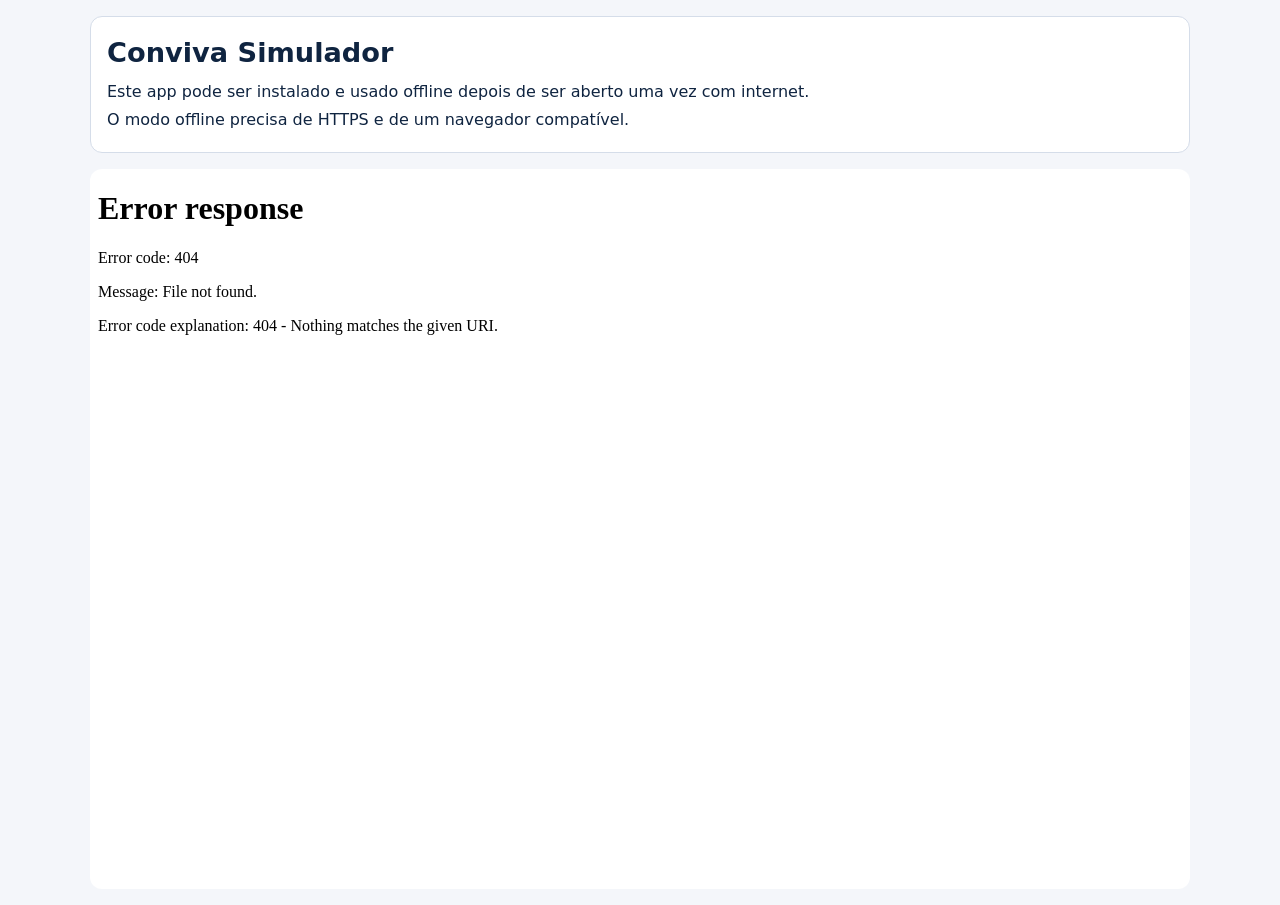
==== index.html @ d39ca793 "Add responsive Conviva PWA shell and offline caching" ====
<!doctype html>
<html lang="pt-BR">
<head>
  <meta charset="utf-8">
  <meta name="viewport" content="width=device-width, initial-scale=1, viewport-fit=cover">
  <meta name="theme-color" content="#163b6b">
  <meta name="description" content="Conviva — simulador de caminhos para conflitos de condomínio.">
  <link rel="manifest" href="./manifest.webmanifest">
  <link rel="icon" href="./icons/conviva.svg" type="image/svg+xml">
  <title>Conviva Simulador</title>
  <style>
    * { box-sizing: border-box; }
    body { margin: 0; min-height: 100vh; padding: max(1rem, env(safe-area-inset-top)) max(1rem, env(safe-area-inset-right)) max(1rem, env(safe-area-inset-bottom)) max(1rem, env(safe-area-inset-left)); background: #f4f6fa; color: #0f2440; font: 16px/1.5 system-ui, sans-serif; }
    main { width: min(100%, 1100px); margin: 0 auto; }
    .notice { margin: 0 0 1rem; padding: 1rem; border: 1px solid #d5dde9; border-radius: 12px; background: white; }
    h1 { margin: 0 0 .4rem; font-size: clamp(1.25rem, 4vw, 1.7rem); }
    p { margin: .25rem 0; }
    a { color: #163b6b; }
    iframe { display: block; width: 100%; min-height: 80vh; border: 0; border-radius: 12px; background: white; }
    @media (max-width: 600px) { body { padding-inline: .5rem; } iframe { min-height: 85vh; } }
  </style>
</head>
<body>
  <main>
    <section class="notice">
      <h1>Conviva Simulador</h1>
      <p>Este app pode ser instalado e usado offline depois de ser aberto uma vez com internet.</p>
      <p id="status" role="status">Preparando suporte offline…</p>
      <p id="missing" hidden>Para carregar o simulador, adicione ao repositório o arquivo original com o nome <strong>Conviva Simulador.html</strong>, na mesma pasta deste index.</p>
    </section>
    <iframe title="Simulador Conviva" src="./Conviva%20Simulador.html"></iframe>
  </main>
  <script>
    if ('serviceWorker' in navigator && location.protocol === 'https:') {
      navigator.serviceWorker.register('./sw.js')
        .then(() => { document.getElementById('status').textContent = 'Suporte offline ativado. Abra o app online uma vez para armazenar o simulador.'; })
        .catch(() => { document.getElementById('status').textContent = 'Não foi possível ativar o suporte offline neste navegador.'; });
    } else {
      document.getElementById('status').textContent = 'O modo offline precisa de HTTPS e de um navegador compatível.';
    }
  </script>
</body>
</html>
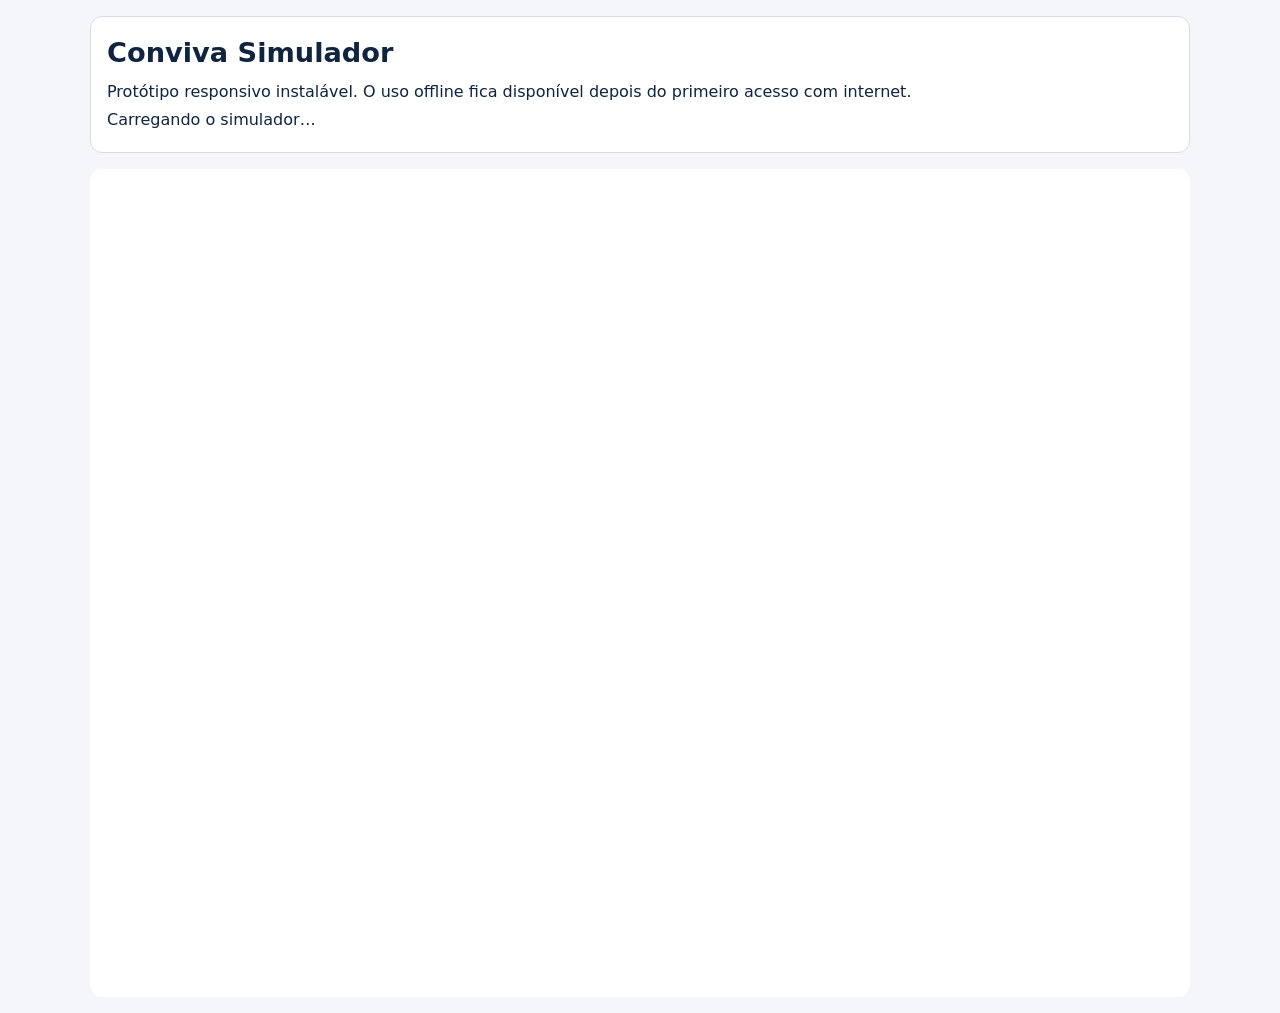
==== commit 31053944: "Make demo auto-fill available throughout the app" ====
--- a/index.html
+++ b/index.html
@@ -15,28 +15,38 @@
     .notice { margin: 0 0 1rem; padding: 1rem; border: 1px solid #d5dde9; border-radius: 12px; background: white; }
     h1 { margin: 0 0 .4rem; font-size: clamp(1.25rem, 4vw, 1.7rem); }
     p { margin: .25rem 0; }
-    a { color: #163b6b; }
-    iframe { display: block; width: 100%; min-height: 80vh; border: 0; border-radius: 12px; background: white; }
-    @media (max-width: 600px) { body { padding-inline: .5rem; } iframe { min-height: 85vh; } }
+    iframe { display: block; width: 100%; min-height: 92vh; border: 0; border-radius: 12px; background: white; }
+    @media (max-width: 600px) { body { padding-inline: .5rem; } iframe { min-height: 96vh; } }
   </style>
 </head>
 <body>
   <main>
     <section class="notice">
       <h1>Conviva Simulador</h1>
-      <p>Este app pode ser instalado e usado offline depois de ser aberto uma vez com internet.</p>
-      <p id="status" role="status">Preparando suporte offline…</p>
-      <p id="missing" hidden>Para carregar o simulador, adicione ao repositório o arquivo original com o nome <strong>Conviva Simulador.html</strong>, na mesma pasta deste index.</p>
+      <p>Protótipo responsivo instalável. O uso offline fica disponível depois do primeiro acesso com internet.</p>
+      <p id="status" role="status">Carregando o simulador…</p>
     </section>
-    <iframe title="Simulador Conviva" src="./Conviva%20Simulador.html"></iframe>
+    <iframe id="simulador" title="Simulador Conviva"></iframe>
   </main>
   <script>
+    const simulatorPath = './Conviva%20Simulador.html';
+    fetch(simulatorPath).then(response => {
+      if (!response.ok) throw new Error('Documento do simulador não encontrado');
+      return response.text();
+    }).then(html => {
+      const base = `<base href="${new URL('./', location.href).href}">`;
+      const enhancement = '<script src="./prototype-enhancements.js"><\\/script>';
+      let source = html.replace(/<head([^>]*)>/i, match => `${match}${base}`);
+      source = source.replace(/<\\/body>/i, `${enhancement}</body>`);
+      document.getElementById('simulador').srcdoc = source;
+      document.getElementById('status').textContent = 'Simulador carregado. Use os controles “Preencher automaticamente” para experimentar.';
+    }).catch(() => {
+      document.getElementById('status').textContent = 'Não foi possível carregar o HTML do simulador. Confira se “Conviva Simulador.html” está na raiz do repositório.';
+    });
     if ('serviceWorker' in navigator && location.protocol === 'https:') {
-      navigator.serviceWorker.register('./sw.js')
-        .then(() => { document.getElementById('status').textContent = 'Suporte offline ativado. Abra o app online uma vez para armazenar o simulador.'; })
-        .catch(() => { document.getElementById('status').textContent = 'Não foi possível ativar o suporte offline neste navegador.'; });
-    } else {
-      document.getElementById('status').textContent = 'O modo offline precisa de HTTPS e de um navegador compatível.';
+      navigator.serviceWorker.register('./sw.js').catch(() => {
+        document.getElementById('status').textContent += ' O suporte offline não pôde ser ativado.';
+      });
     }
   </script>
 </body>
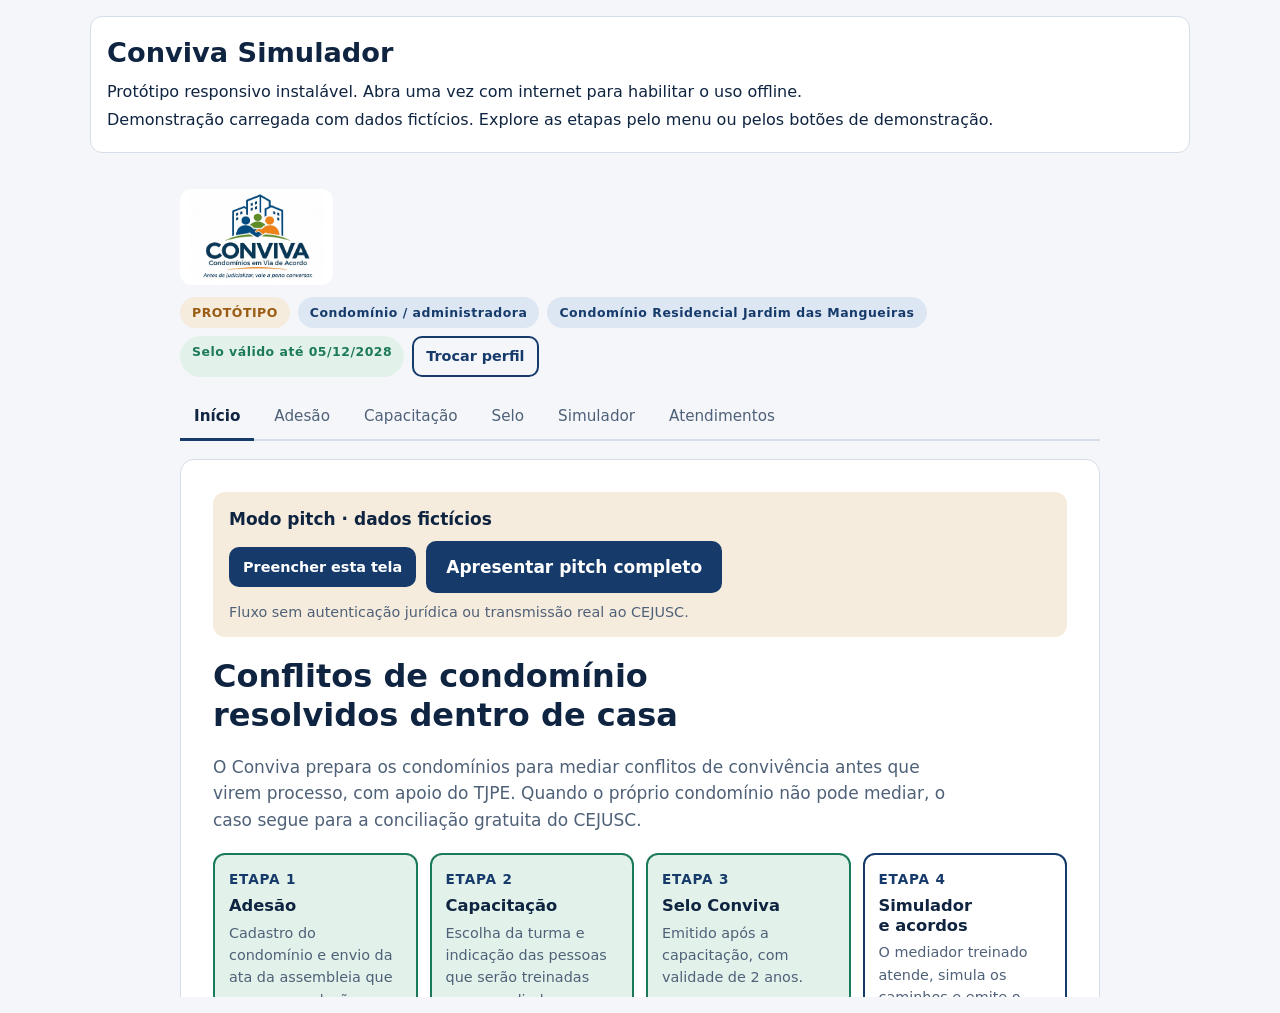
==== commit f5d5d897: "Enable one-click pitch walkthrough and unlock demo screens" ====
--- a/index.html
+++ b/index.html
@@ -23,29 +23,29 @@
   <main>
     <section class="notice">
       <h1>Conviva Simulador</h1>
-      <p>Protótipo responsivo instalável. O uso offline fica disponível depois do primeiro acesso com internet.</p>
-      <p id="status" role="status">Carregando o simulador…</p>
+      <p>Protótipo responsivo instalável. Abra uma vez com internet para habilitar o uso offline.</p>
+      <p id="status" role="status">Carregando…</p>
     </section>
     <iframe id="simulador" title="Simulador Conviva"></iframe>
   </main>
   <script>
     const simulatorPath = './Conviva%20Simulador.html';
     fetch(simulatorPath).then(response => {
-      if (!response.ok) throw new Error('Documento do simulador não encontrado');
+      if (!response.ok) throw new Error('Documento não encontrado');
       return response.text();
     }).then(html => {
       const base = `<base href="${new URL('./', location.href).href}">`;
-      const enhancement = '<script src="./prototype-enhancements.js"><\\/script>';
       let source = html.replace(/<head([^>]*)>/i, match => `${match}${base}`);
-      source = source.replace(/<\\/body>/i, `${enhancement}</body>`);
+      const enhancement = '<script src="./prototype-enhancements.js"></scr' + 'ipt>';
+      source = source.replace(/<\/body>/i, enhancement + '</body>');
       document.getElementById('simulador').srcdoc = source;
-      document.getElementById('status').textContent = 'Simulador carregado. Use os controles “Preencher automaticamente” para experimentar.';
+      document.getElementById('status').textContent = 'Demonstração carregada com dados fictícios. Explore as etapas pelo menu ou pelos botões de demonstração.';
     }).catch(() => {
-      document.getElementById('status').textContent = 'Não foi possível carregar o HTML do simulador. Confira se “Conviva Simulador.html” está na raiz do repositório.';
+      document.getElementById('status').textContent = 'Falha ao carregar o simulador. Confira se “Conviva Simulador.html” está na raiz do repositório.';
     });
     if ('serviceWorker' in navigator && location.protocol === 'https:') {
       navigator.serviceWorker.register('./sw.js').catch(() => {
-        document.getElementById('status').textContent += ' O suporte offline não pôde ser ativado.';
+        document.getElementById('status').textContent += ' Offline indisponível neste momento.';
       });
     }
   </script>
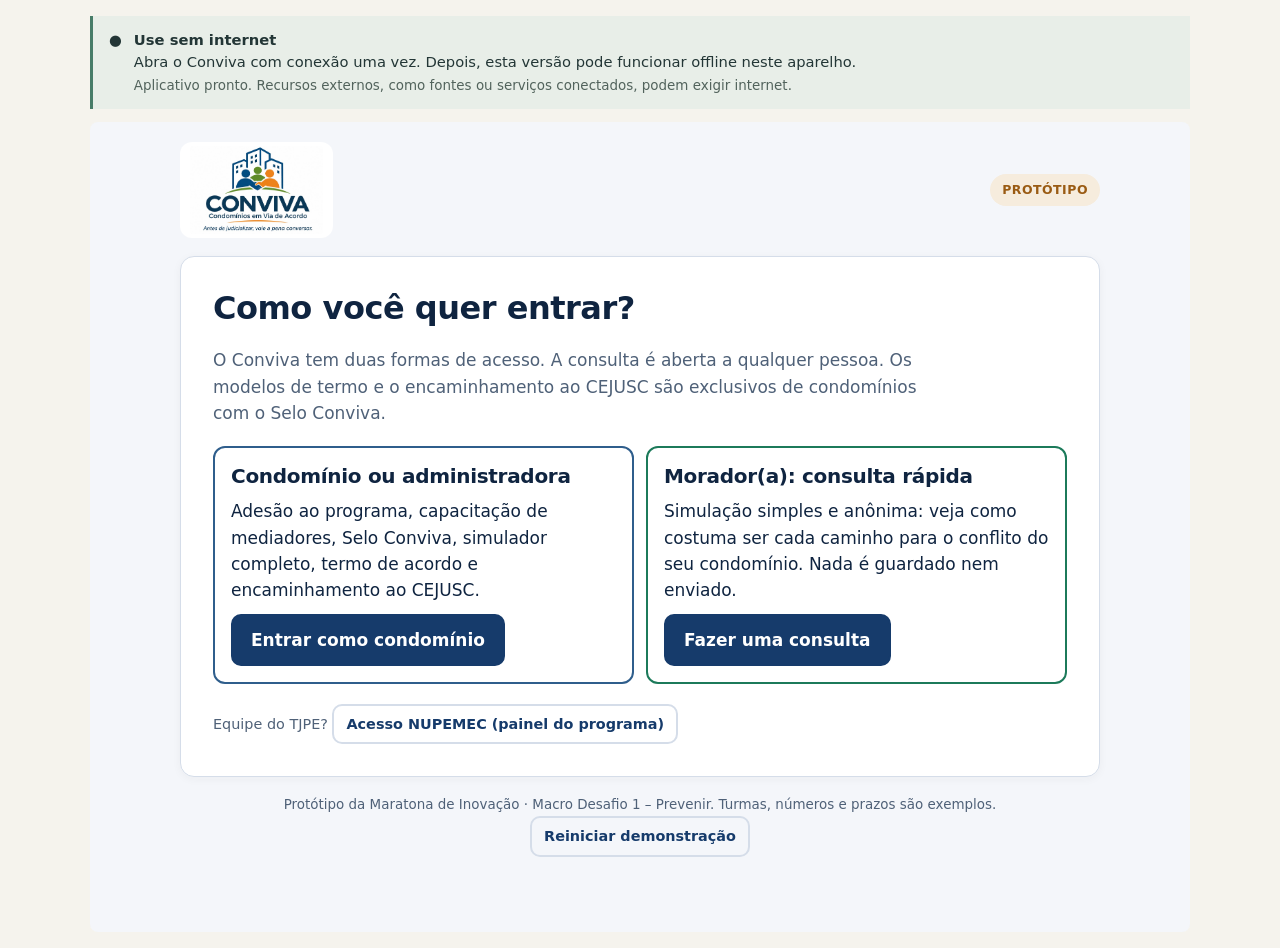
==== commit e6e7280b: "Apply Conviva visual refresh, offline PWA notice, and reporting options" ====
--- a/index.html
+++ b/index.html
@@ -3,50 +3,50 @@
 <head>
   <meta charset="utf-8">
   <meta name="viewport" content="width=device-width, initial-scale=1, viewport-fit=cover">
-  <meta name="theme-color" content="#163b6b">
-  <meta name="description" content="Conviva — simulador de caminhos para conflitos de condomínio.">
+  <meta name="theme-color" content="#183b3a">
+  <meta name="description" content="Conviva — apoio à convivência e à mediação em condomínios.">
   <link rel="manifest" href="./manifest.webmanifest">
   <link rel="icon" href="./icons/conviva.svg" type="image/svg+xml">
-  <title>Conviva Simulador</title>
+  <title>Conviva</title>
   <style>
     * { box-sizing: border-box; }
-    body { margin: 0; min-height: 100vh; padding: max(1rem, env(safe-area-inset-top)) max(1rem, env(safe-area-inset-right)) max(1rem, env(safe-area-inset-bottom)) max(1rem, env(safe-area-inset-left)); background: #f4f6fa; color: #0f2440; font: 16px/1.5 system-ui, sans-serif; }
+    body { margin: 0; min-height: 100vh; padding: max(1rem, env(safe-area-inset-top)) max(1rem, env(safe-area-inset-right)) max(1rem, env(safe-area-inset-bottom)) max(1rem, env(safe-area-inset-left)); background: #f5f3ed; color: #233636; font: 16px/1.5 system-ui, -apple-system, sans-serif; }
     main { width: min(100%, 1100px); margin: 0 auto; }
-    .notice { margin: 0 0 1rem; padding: 1rem; border: 1px solid #d5dde9; border-radius: 12px; background: white; }
-    h1 { margin: 0 0 .4rem; font-size: clamp(1.25rem, 4vw, 1.7rem); }
-    p { margin: .25rem 0; }
-    iframe { display: block; width: 100%; min-height: 92vh; border: 0; border-radius: 12px; background: white; }
-    @media (max-width: 600px) { body { padding-inline: .5rem; } iframe { min-height: 96vh; } }
+    .offline-note { display: flex; gap: .75rem; align-items: flex-start; margin: 0 auto .8rem; padding: .8rem 1rem; border-left: 3px solid #477c68; background: #e8eee8; color: #233636; font-size: .92rem; }
+    .offline-note strong { display: block; }
+    #status { color: #52635c; font-size: .84rem; margin-top: .2rem; }
+    iframe { display: block; width: 100%; min-height: 90vh; border: 0; border-radius: 8px; background: #f5f3ed; }
+    @media (max-width: 600px) { body { padding-inline: .5rem; } iframe { min-height: 94vh; } }
   </style>
 </head>
 <body>
   <main>
-    <section class="notice">
-      <h1>Conviva Simulador</h1>
-      <p>Protótipo responsivo instalável. Abra uma vez com internet para habilitar o uso offline.</p>
-      <p id="status" role="status">Carregando…</p>
-    </section>
-    <iframe id="simulador" title="Simulador Conviva"></iframe>
+    <aside class="offline-note" aria-label="Informação sobre uso offline">
+      <span aria-hidden="true">●</span>
+      <div><strong>Use sem internet</strong>Abra o Conviva com conexão uma vez. Depois, esta versão pode funcionar offline neste aparelho.<div id="status" role="status">Carregando o aplicativo…</div></div>
+    </aside>
+    <iframe id="simulador" title="Conviva — mediação e convivência em condomínios"></iframe>
   </main>
   <script>
     const simulatorPath = './Conviva%20Simulador.html';
+    const status = document.getElementById('status');
     fetch(simulatorPath).then(response => {
       if (!response.ok) throw new Error('Documento não encontrado');
       return response.text();
     }).then(html => {
       const base = `<base href="${new URL('./', location.href).href}">`;
-      let source = html.replace(/<head([^>]*)>/i, match => `${match}${base}`);
-      const enhancement = '<script src="./prototype-enhancements.js"></scr' + 'ipt>';
-      source = source.replace(/<\/body>/i, enhancement + '</body>');
+      let source = html.replace(/<head([^>]*)>/i, match => `${match}${base}<link rel="stylesheet" href="./design.css">`);
+      const addOns = '<script src="./report-mode.js"></scr' + 'ipt>';
+      source = source.replace(/<\/body>/i, addOns + '</body>');
       document.getElementById('simulador').srcdoc = source;
-      document.getElementById('status').textContent = 'Demonstração carregada com dados fictícios. Explore as etapas pelo menu ou pelos botões de demonstração.';
+      status.textContent = 'Aplicativo pronto. Recursos externos, como fontes ou serviços conectados, podem exigir internet.';
     }).catch(() => {
-      document.getElementById('status').textContent = 'Falha ao carregar o simulador. Confira se “Conviva Simulador.html” está na raiz do repositório.';
+      status.textContent = 'Não foi possível carregar o documento. Abra novamente com internet para armazenar o app.';
     });
     if ('serviceWorker' in navigator && location.protocol === 'https:') {
-      navigator.serviceWorker.register('./sw.js').catch(() => {
-        document.getElementById('status').textContent += ' Offline indisponível neste momento.';
-      });
+      navigator.serviceWorker.register('./sw.js').then(registration => {
+        if (registration.active) status.textContent = 'Arquivos principais em cache neste aparelho; abra o app online ao menos uma vez para uso offline.';
+      }).catch(() => { status.textContent = 'O cache offline não foi ativado neste navegador.'; });
     }
   </script>
 </body>
--- a/design.css
+++ b/design.css
@@ -0,0 +1,42 @@
+/* Conviva visual direction: warm civic palette, restrained borders, clear type hierarchy. */
+:root {
+  --bg: #f5f3ed;
+  --surface: #fffefa;
+  --ink: #233636;
+  --muted: #596a63;
+  --line: #d7d9cf;
+  --brand: #285d4f;
+  --brand-ink: #ffffff;
+  --brand-soft: #e2ece4;
+  --acordo: #34745b;
+  --acordo-soft: #e6efe6;
+  --processo: #986a32;
+  --processo-soft: #f2eadc;
+  --interno: #466c70;
+  --interno-soft: #e5eceb;
+  --alerta: #a4483e;
+  --alerta-soft: #f5e7e2;
+  --ouro: #9c7a32;
+  --focus: #1d6e8a;
+  --radius: 8px;
+  --font-display: Georgia, "Times New Roman", serif;
+  --font-body: system-ui, -apple-system, "Segoe UI", sans-serif;
+}
+body { font-size: 16px; line-height: 1.6; }
+h1, h2, h3 { letter-spacing: -.015em; }
+h1 { font-size: clamp(1.7rem, 4vw, 2.25rem); }
+h2 { font-size: 1.35rem; }
+.wrap { max-width: 960px; gap: 20px; }
+main.card { box-shadow: 0 2px 10px rgba(35, 54, 54, .045); }
+.path, .jstep, .pessoa, .opt, .turma label { border-radius: 8px; }
+.btn { border-radius: 7px; }
+.btn.ghost { border-color: var(--line); }
+.chip { letter-spacing: .015em; }
+.notice { border-radius: 8px; }
+.doc { border-radius: 4px; }
+input, select, textarea { accent-color: var(--brand); }
+@media (max-width: 520px) {
+  body { font-size: 16px; }
+  .wrap { gap: 14px; }
+  main.card { padding: 18px; }
+}
